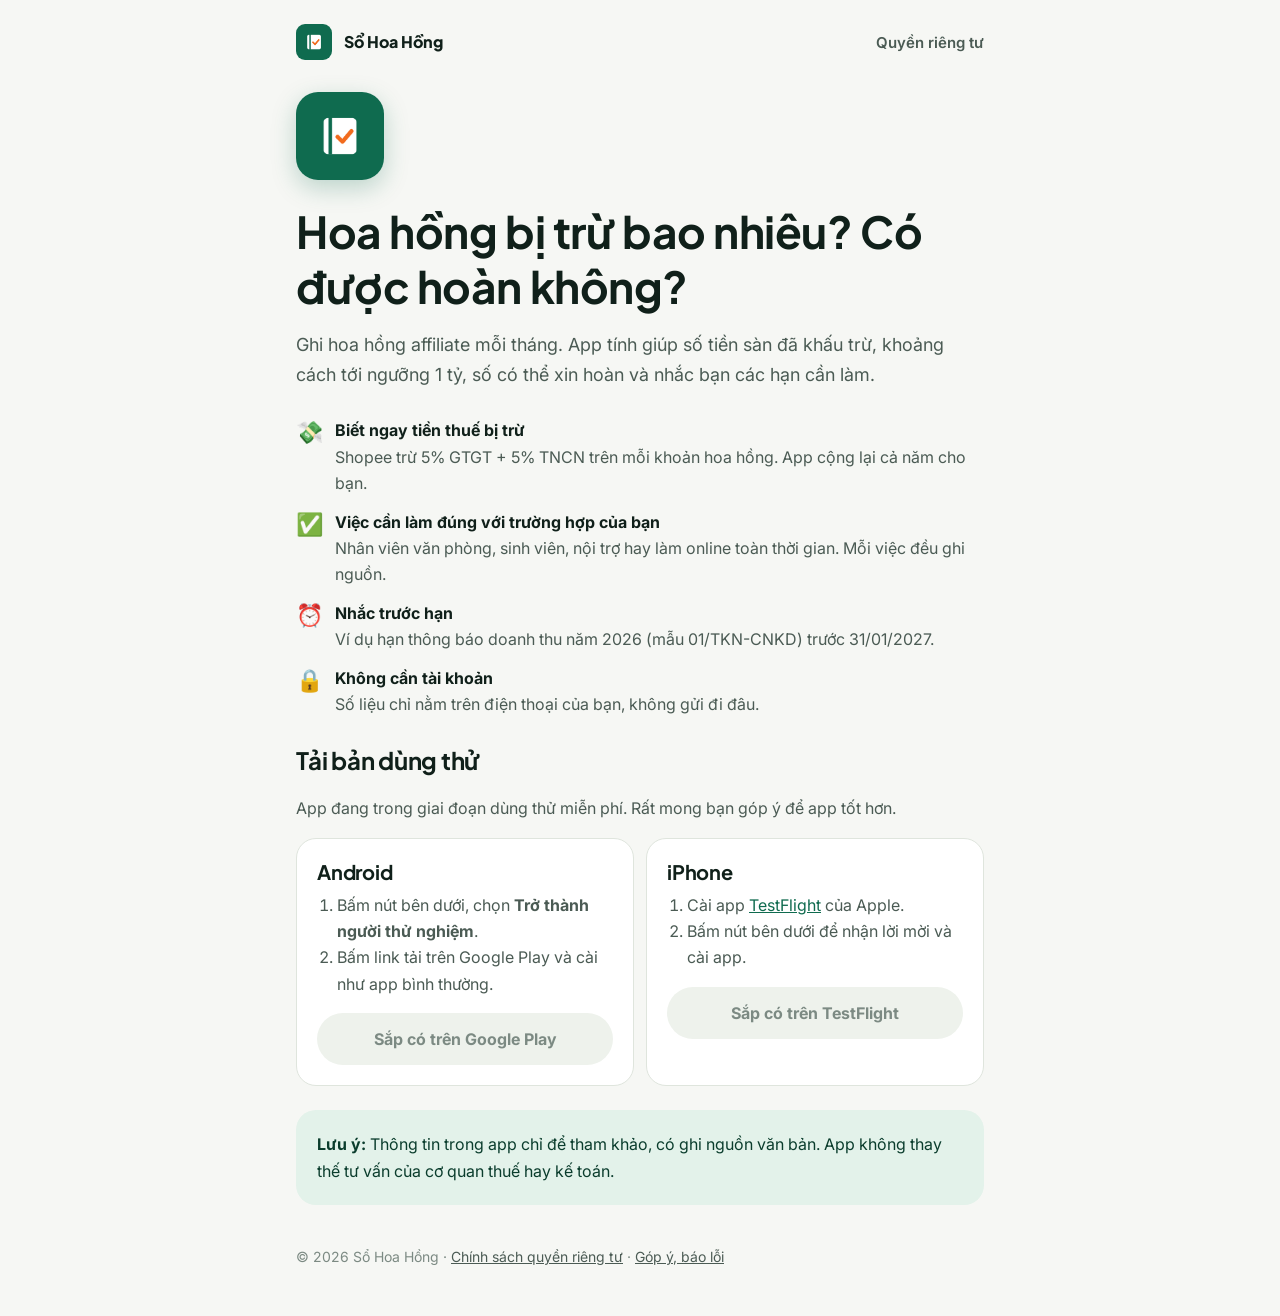
==== index.html @ 7c42ab06 "Trang tải dùng thử và chính sách quyền riêng tư Co-Authored-By: Claude Opus 5.5 <noreply@anthropic.c" ====
<!doctype html>
<html lang="vi">
<head>
  <meta charset="utf-8">
  <meta name="viewport" content="width=device-width, initial-scale=1">
  <title>Sổ Hoa Hồng – Dùng thử</title>
  <meta name="description" content="App ghi hoa hồng affiliate, tính số thuế sàn đã trừ, số có thể xin hoàn và nhắc hạn nộp. Không cần tài khoản, dữ liệu chỉ nằm trên máy bạn.">
  <link rel="icon" href="favicon.png">
  <link rel="apple-touch-icon" href="apple-touch-icon.png">
  <link rel="preconnect" href="https://fonts.googleapis.com">
  <link rel="preconnect" href="https://fonts.gstatic.com" crossorigin>
  <link href="https://fonts.googleapis.com/css2?family=Inter:wght@400;500;600;700&family=Plus+Jakarta+Sans:wght@700;800&display=swap" rel="stylesheet">
  <link rel="stylesheet" href="style.css">
  <style>
    .hero { display: grid; gap: 16px; justify-items: start; }
    .hero img { width: 88px; height: 88px; border-radius: 22px; box-shadow: 0 8px 24px rgba(15, 107, 79, .25); }
    .hero h1 { font-size: clamp(32px, 7vw, 44px); margin: 8px 0 0; }
    .hero p { font-size: 18px; margin: 0; }
    .benefits { list-style: none; padding: 0; margin: 28px 0; display: grid; gap: 12px; }
    .benefits li { display: flex; gap: 12px; align-items: flex-start; }
    .benefits span { font-size: 22px; line-height: 1.4; }
    .stores { display: grid; grid-template-columns: repeat(auto-fit, minmax(240px, 1fr)); gap: 12px; }
    .store h2 { font-size: 20px; margin: 0 0 4px; }
    .store ol { margin: 8px 0 16px; padding-left: 20px; color: var(--ink-2); }
    .btn {
      display: inline-flex; align-items: center; justify-content: center; gap: 8px; width: 100%;
      min-height: 52px; padding: 0 20px; border-radius: 999px; font-weight: 700; font-size: 16px;
      text-decoration: none; background: var(--brand); color: var(--on-brand);
    }
    .btn[aria-disabled="true"] { background: var(--surface-2); color: var(--ink-3); pointer-events: none; }
  </style>
</head>
<body>
  <div class="wrap">
    <header class="top">
      <a class="brand" href="./"><img src="icon.png" alt="">Sổ Hoa Hồng</a>
      <nav><a href="privacy.html">Quyền riêng tư</a></nav>
    </header>

    <section class="hero">
      <img src="icon.png" alt="Biểu tượng Sổ Hoa Hồng">
      <h1>Hoa hồng bị trừ bao nhiêu? Có được hoàn không?</h1>
      <p class="muted">Ghi hoa hồng affiliate mỗi tháng. App tính giúp số tiền sàn đã khấu trừ, khoảng cách tới ngưỡng 1 tỷ, số có thể xin hoàn và nhắc bạn các hạn cần làm.</p>
    </section>

    <ul class="benefits">
      <li><span>💸</span><div><b>Biết ngay tiền thuế bị trừ</b><br><span class="muted" style="font-size:16px">Shopee trừ 5% GTGT + 5% TNCN trên mỗi khoản hoa hồng. App cộng lại cả năm cho bạn.</span></div></li>
      <li><span>✅</span><div><b>Việc cần làm đúng với trường hợp của bạn</b><br><span class="muted" style="font-size:16px">Nhân viên văn phòng, sinh viên, nội trợ hay làm online toàn thời gian. Mỗi việc đều ghi nguồn.</span></div></li>
      <li><span>⏰</span><div><b>Nhắc trước hạn</b><br><span class="muted" style="font-size:16px">Ví dụ hạn thông báo doanh thu năm 2026 (mẫu 01/TKN-CNKD) trước 31/01/2027.</span></div></li>
      <li><span>🔒</span><div><b>Không cần tài khoản</b><br><span class="muted" style="font-size:16px">Số liệu chỉ nằm trên điện thoại của bạn, không gửi đi đâu.</span></div></li>
    </ul>

    <h2>Tải bản dùng thử</h2>
    <p class="muted">App đang trong giai đoạn dùng thử miễn phí. Rất mong bạn góp ý để app tốt hơn.</p>
    <div class="stores">
      <div class="card store">
        <h2>Android</h2>
        <ol>
          <li>Bấm nút bên dưới, chọn <b>Trở thành người thử nghiệm</b>.</li>
          <li>Bấm link tải trên Google Play và cài như app bình thường.</li>
        </ol>
        <!-- Điền link tham gia thử nghiệm từ Play Console vào href rồi bỏ aria-disabled. -->
        <a class="btn" href="#" aria-disabled="true" id="android-link">Sắp có trên Google Play</a>
      </div>
      <div class="card store">
        <h2>iPhone</h2>
        <ol>
          <li>Cài app <a href="https://apps.apple.com/app/testflight/id899247664">TestFlight</a> của Apple.</li>
          <li>Bấm nút bên dưới để nhận lời mời và cài app.</li>
        </ol>
        <!-- Điền link công khai TestFlight vào href rồi bỏ aria-disabled. -->
        <a class="btn" href="#" aria-disabled="true" id="ios-link">Sắp có trên TestFlight</a>
      </div>
    </div>

    <div class="card soft" style="margin-top:24px">
      <b>Lưu ý:</b> Thông tin trong app chỉ để tham khảo, có ghi nguồn văn bản. App không thay thế tư vấn của cơ quan thuế hay kế toán.
    </div>

    <footer>
      © 2026 Sổ Hoa Hồng · <a href="privacy.html">Chính sách quyền riêng tư</a> ·
      <a href="https://github.com/haupham0610/sohoahong/issues">Góp ý, báo lỗi</a>
    </footer>
  </div>
</body>
</html>
---- style.css ----
/* Cùng bảng màu và font với app Sổ Hoa Hồng và web Thuế Làm Online. */
:root {
  --bg: #f6f7f4; --surface: #ffffff; --surface-2: #eef2ec; --line: #dfe5dd;
  --ink: #10201a; --ink-2: #4b5b54; --ink-3: #7c8a83;
  --brand: #0f6b4f; --on-brand: #ffffff; --brand-soft: #e3f2ea; --on-brand-soft: #0b3d2d;
  --warn: #b45309; --warn-soft: #fff6e5;
  color-scheme: light;
}
@media (prefers-color-scheme: dark) {
  :root {
    --bg: #0d1512; --surface: #14201b; --surface-2: #1a2a23; --line: #24352d;
    --ink: #e9f1ec; --ink-2: #a9bab2; --ink-3: #7f9189;
    --brand: #3fc191; --on-brand: #00382a; --brand-soft: #173328; --on-brand-soft: #bdebd8;
    --warn: #f5a524; --warn-soft: #33270f;
    color-scheme: dark;
  }
}
* { box-sizing: border-box; }
body {
  margin: 0; background: var(--bg); color: var(--ink);
  font: 16px/1.65 "Inter", system-ui, -apple-system, "Segoe UI", sans-serif;
}
h1, h2, h3 { font-family: "Plus Jakarta Sans", "Inter", system-ui, sans-serif; line-height: 1.25; letter-spacing: -0.01em; }
a { color: var(--brand); }
.wrap { max-width: 720px; margin: 0 auto; padding: 24px 16px 48px; }
.brand { display: flex; align-items: center; gap: 12px; text-decoration: none; color: var(--ink); font-weight: 800; font-family: "Plus Jakarta Sans", sans-serif; }
.brand img { width: 36px; height: 36px; border-radius: 9px; }
header.top { display: flex; align-items: center; justify-content: space-between; gap: 12px; margin-bottom: 32px; }
header.top nav a { color: var(--ink-2); text-decoration: none; font-size: 15px; font-weight: 600; }
.card { background: var(--surface); border: 1px solid var(--line); border-radius: 20px; padding: 20px; }
.soft { background: var(--brand-soft); color: var(--on-brand-soft); border-color: transparent; }
.muted { color: var(--ink-2); }
.small { font-size: 14px; color: var(--ink-3); }
footer { margin-top: 40px; font-size: 14px; color: var(--ink-3); }
footer a { color: var(--ink-2); }
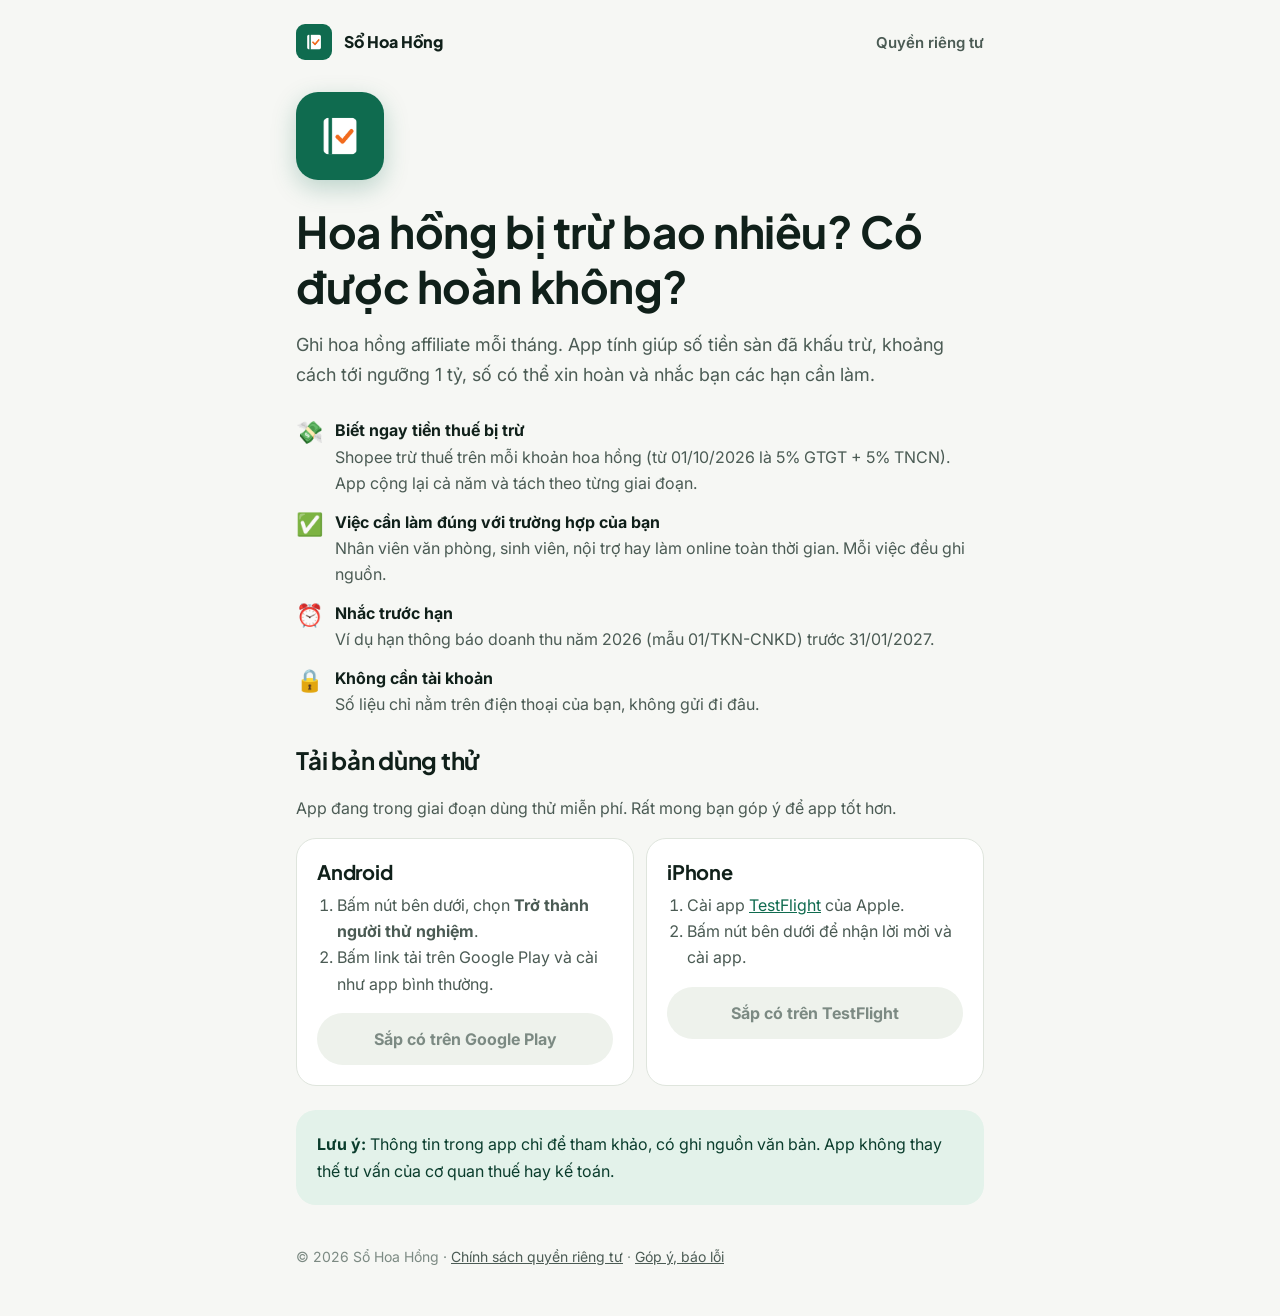
==== commit fa0cf3f2: "Thêm trang góp ý và bình chọn tính năng; ghi rõ mốc khấu trừ 01/10/2026 Co-Authored-By: Claude Opus " ====
--- a/index.html
+++ b/index.html
@@ -44,7 +44,7 @@
     </section>
 
     <ul class="benefits">
-      <li><span>💸</span><div><b>Biết ngay tiền thuế bị trừ</b><br><span class="muted" style="font-size:16px">Shopee trừ 5% GTGT + 5% TNCN trên mỗi khoản hoa hồng. App cộng lại cả năm cho bạn.</span></div></li>
+      <li><span>💸</span><div><b>Biết ngay tiền thuế bị trừ</b><br><span class="muted" style="font-size:16px">Shopee trừ thuế trên mỗi khoản hoa hồng (từ 01/10/2026 là 5% GTGT + 5% TNCN). App cộng lại cả năm và tách theo từng giai đoạn.</span></div></li>
       <li><span>✅</span><div><b>Việc cần làm đúng với trường hợp của bạn</b><br><span class="muted" style="font-size:16px">Nhân viên văn phòng, sinh viên, nội trợ hay làm online toàn thời gian. Mỗi việc đều ghi nguồn.</span></div></li>
       <li><span>⏰</span><div><b>Nhắc trước hạn</b><br><span class="muted" style="font-size:16px">Ví dụ hạn thông báo doanh thu năm 2026 (mẫu 01/TKN-CNKD) trước 31/01/2027.</span></div></li>
       <li><span>🔒</span><div><b>Không cần tài khoản</b><br><span class="muted" style="font-size:16px">Số liệu chỉ nằm trên điện thoại của bạn, không gửi đi đâu.</span></div></li>
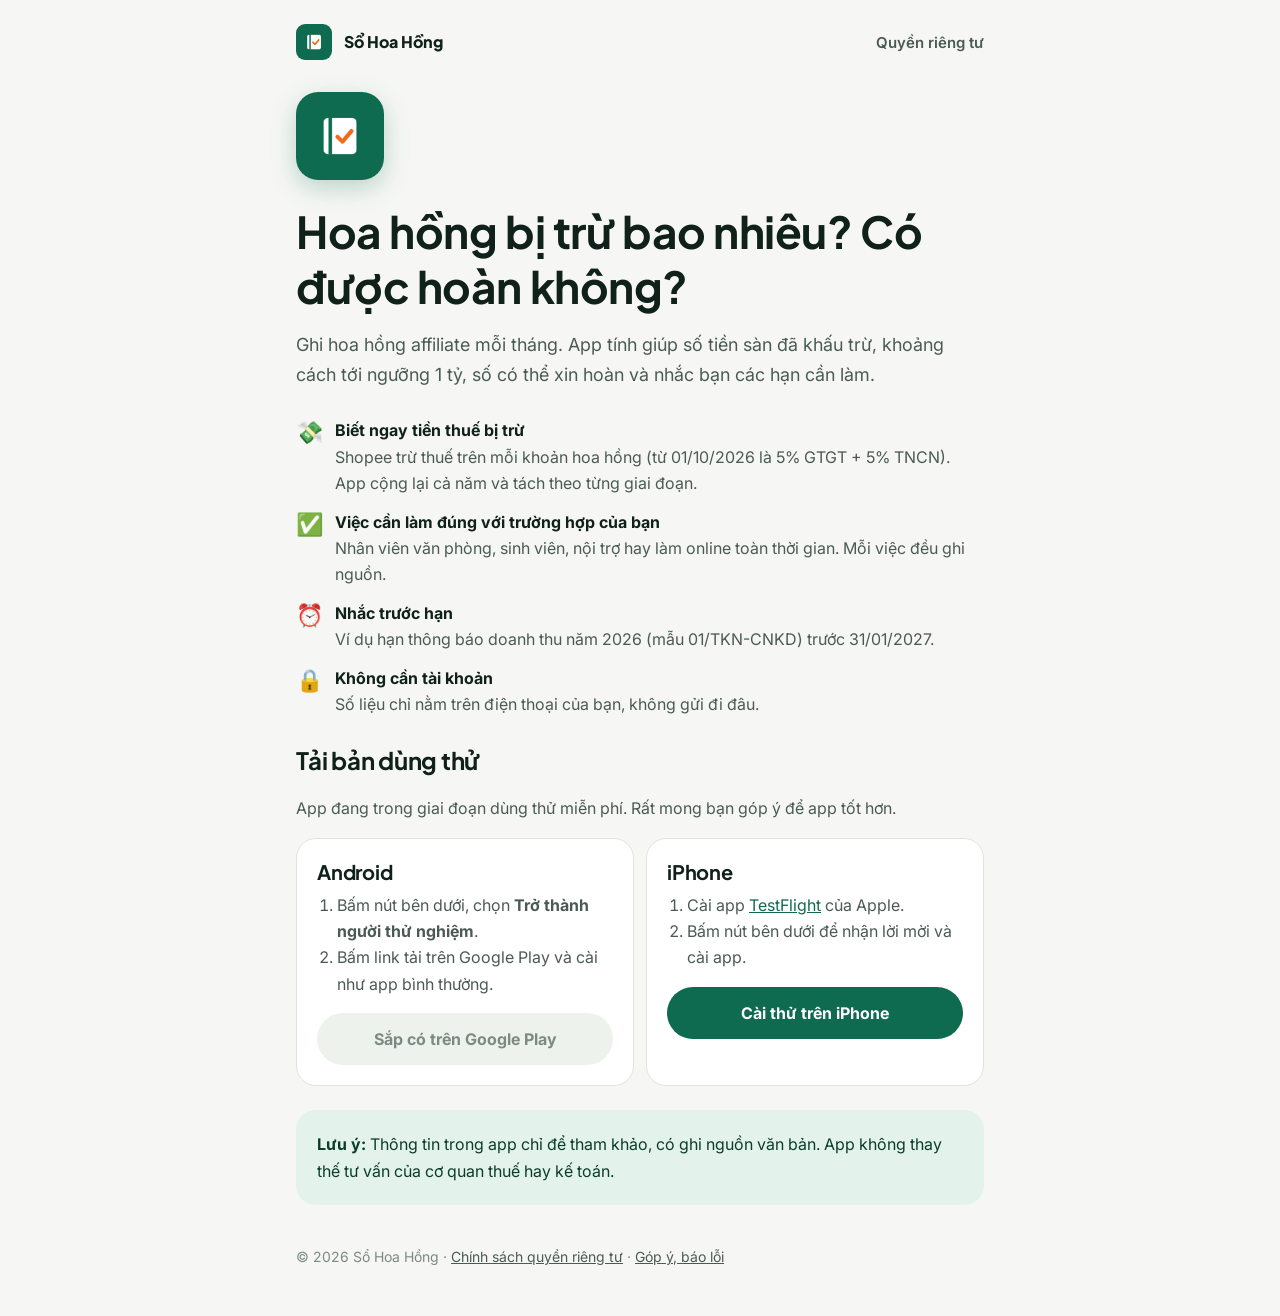
==== commit ee9e4052: "Mở link TestFlight công khai cho iPhone Co-Authored-By: Claude Opus 5.5 <noreply@anthropic.com>" ====
--- a/index.html
+++ b/index.html
@@ -68,8 +68,7 @@
           <li>Cài app <a href="https://apps.apple.com/app/testflight/id899247664">TestFlight</a> của Apple.</li>
           <li>Bấm nút bên dưới để nhận lời mời và cài app.</li>
         </ol>
-        <!-- Điền link công khai TestFlight vào href rồi bỏ aria-disabled. -->
-        <a class="btn" href="#" aria-disabled="true" id="ios-link">Sắp có trên TestFlight</a>
+        <a class="btn" href="https://testflight.apple.com/join/DpMtjnP8" id="ios-link">Cài thử trên iPhone</a>
       </div>
     </div>
 
